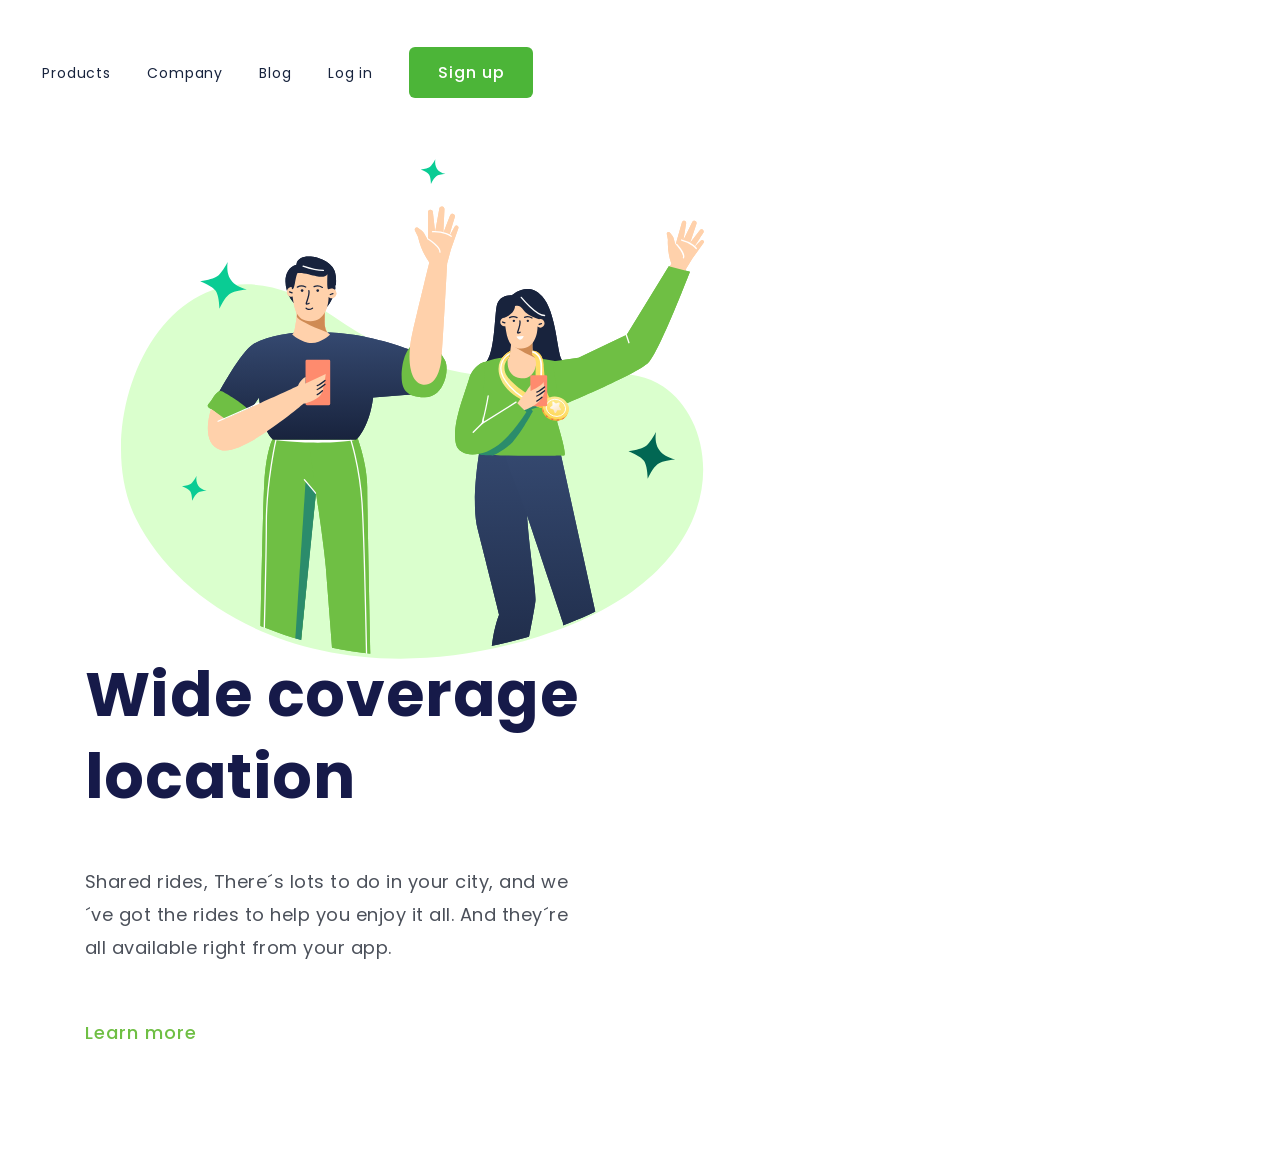
==== PROJETO_WIDE_COVERAGE/index.html @ 8c383053 "Primeiro Commit - REV00" ====
<!DOCTYPE html>
<html lang="pt-br">

<head>
    <meta charset="UTF-8">
    <meta name="viewport" content="width=device-width, initial-scale=1.0">
    <link rel="stylesheet" href="styles.css">
    <link rel="preconnect" href="https://fonts.googleapis.com">
    <link rel="preconnect" href="https://fonts.gstatic.com" crossorigin>
    <link
        href="https://fonts.googleapis.com/css2?family=Poppins:ital,wght@0,100;0,200;0,300;0,400;0,500;0,600;0,700;0,800;0,900;1,100;1,200;1,300;1,400;1,500;1,600;1,700;1,800;1,900&display=swap"
        rel="stylesheet">
    <title>PROJETO WIDE COVERAGE LOCATION</title>
</head>

<body>
    <header>
        <a class="link-header">Products</a>
        <a class="link-header">Company</a>
        <a class="link-header">Blog</a>
        <a class="link-header">Log in</a>
        <button class="button-reader">Sign up</button>
    </header>

    <main>
        <img class="logo-congratulations" src="./img/congratulation.svg" alt="Congratulations">

        <section>
            <h1>Wide coverage location</h1>
            <p>Shared rides, There´s lots to do in your city, and we´ve got the rides to help you enjoy it all. And
                they´re all available right from your app.</p>
            <a href="learn-more.html" target="_blank" class="link-learn-more">Learn more</a>
        </section>
    </main>
</body>

</html>
---- PROJETO_WIDE_COVERAGE/styles.css ----
* {
    font-family: "Poppins", sans-serif;
    margin: 0;
    padding: 0;
    box-sizing: border-box;
}

header {
    margin: 47px 0 0 42px;
}

.link-header {
    font-weight: 400;
    font-size: 14px;
    line-height: 21px;
    text-align: center;
    letter-spacing: 0.88px;
    margin-right: 32px;
    color: #17233D;
    cursor: pointer;
}

.button-reader {
    background: #4CB538;
    border: 1px solid #4CB538;
    border-radius: 6px;
    width: 124px;
    height: 51px;
    border: none;
    font-weight: 500;
    font-size: 16px;
    line-height: 24px;
    color: #FFFFFF;
    letter-spacing: 1px;
    cursor: pointer;
}

.logo-congratulations {
    width: 595.18px;
    height: 500px;
    margin-left: 121px;
    margin-top: 163px;
    display: inline-block;
    position: relative;
    bottom: 102px;
}

.link-learn-more {
    font-weight: 500;
    font-size: 18px;
    line-height: 27px;
    letter-spacing: 1px;
    color: #6FBF44;
    cursor: pointer;
}

section {
    display: inline-block;
    margin-left: 84.82px;
    position: relative;
    bottom: 114px;
}

h1 {
    font-weight: 700;
    font-size: 62px;
    line-height: 82px;
    letter-spacing: 0.6px;
    color: #161A49;
    width: 582px;
    height: 164px;
}

p {
    font-weight: 400;
    font-size: 18px;
    line-height: 33px;
    letter-spacing: 0.5px;
    color: #4b505a;
    width: 493px;
    height: 99px;
    margin-top: 47px;
    margin-bottom: 55px;
}

a {
    text-decoration: none;
}

/* ==========================================
   AJUSTES PARA TELEMÓVEL / CELULAR (RESPONSIVO)
   ========================================== */

@media screen and (max-width: 768px) {

     /* Zera a margem que está a puxar o header para o lado e aplica os espaçamentos corretos */
    header {
        display: flex;
        justify-content: flex-end;
        align-items: center;
        width: 100%;
        max-width: 100vw;
        margin: 0 !important;
        /* Zera aquela margem de 42px à esquerda e 47px em cima */
        padding-top: 17px;
        padding-right: 15px;
        padding-bottom: 76px;
    }

    header a,
    .link-header {
        display: none !important;
        width: 0 !important;
        height: 0 !important;
        margin: 0 !important;
        padding: 0 !important;
        visibility: hidden !important;
        position: absolute !important;
    }

    /* Transforma o main em uma coluna flexível */
    main {
        display: flex;
        flex-direction: column;
        align-items: center;
        width: 100%;
    }

    /* Deixa a section (texto) normal, no topo */
    section {
        order: 1;
        position: static !important;
        margin: 0 auto !important;
        /* Zera as margens laterais automáticas e centraliza */
        padding: 0 43px !important;
        /* Adiciona um respiro nas bordas laterais do ecrã */
        width: 100% !important;
        max-width: 100% !important;
        text-align: center !important;
        /* Centraliza o título, parágrafo e o link */
    }

    /* Joga a imagem para baixo da section de forma limpa */
    .logo-congratulations {
        order: 2;
        position: static !important;
        margin-top: 30px !important;
        margin-bottom: 0 !important;
        max-width: 100%;
        height: auto;
    }     

    .button-reader {
        margin: 0 !important;
    }

    section h1 {
        font-weight: 700;
        font-size: 30px;
        line-height: 30px;
        letter-spacing: 0.6px;
        color: #161A49;
        text-align: center !important;
        max-width: 100%;
        height: auto;
        margin-bottom: 29px;
    }

    section p {
        font-weight: 400;
        font-size: 18px;
        line-height: 33px;
        letter-spacing: 0.5px;
        color: #4b505a;
        text-align: center;
        max-width: 100%;
        height: auto;
        margin: 0 0 26px 0 !important;    
    }

    main img{
        margin: 29px 0 0 0 !important;
    }

}
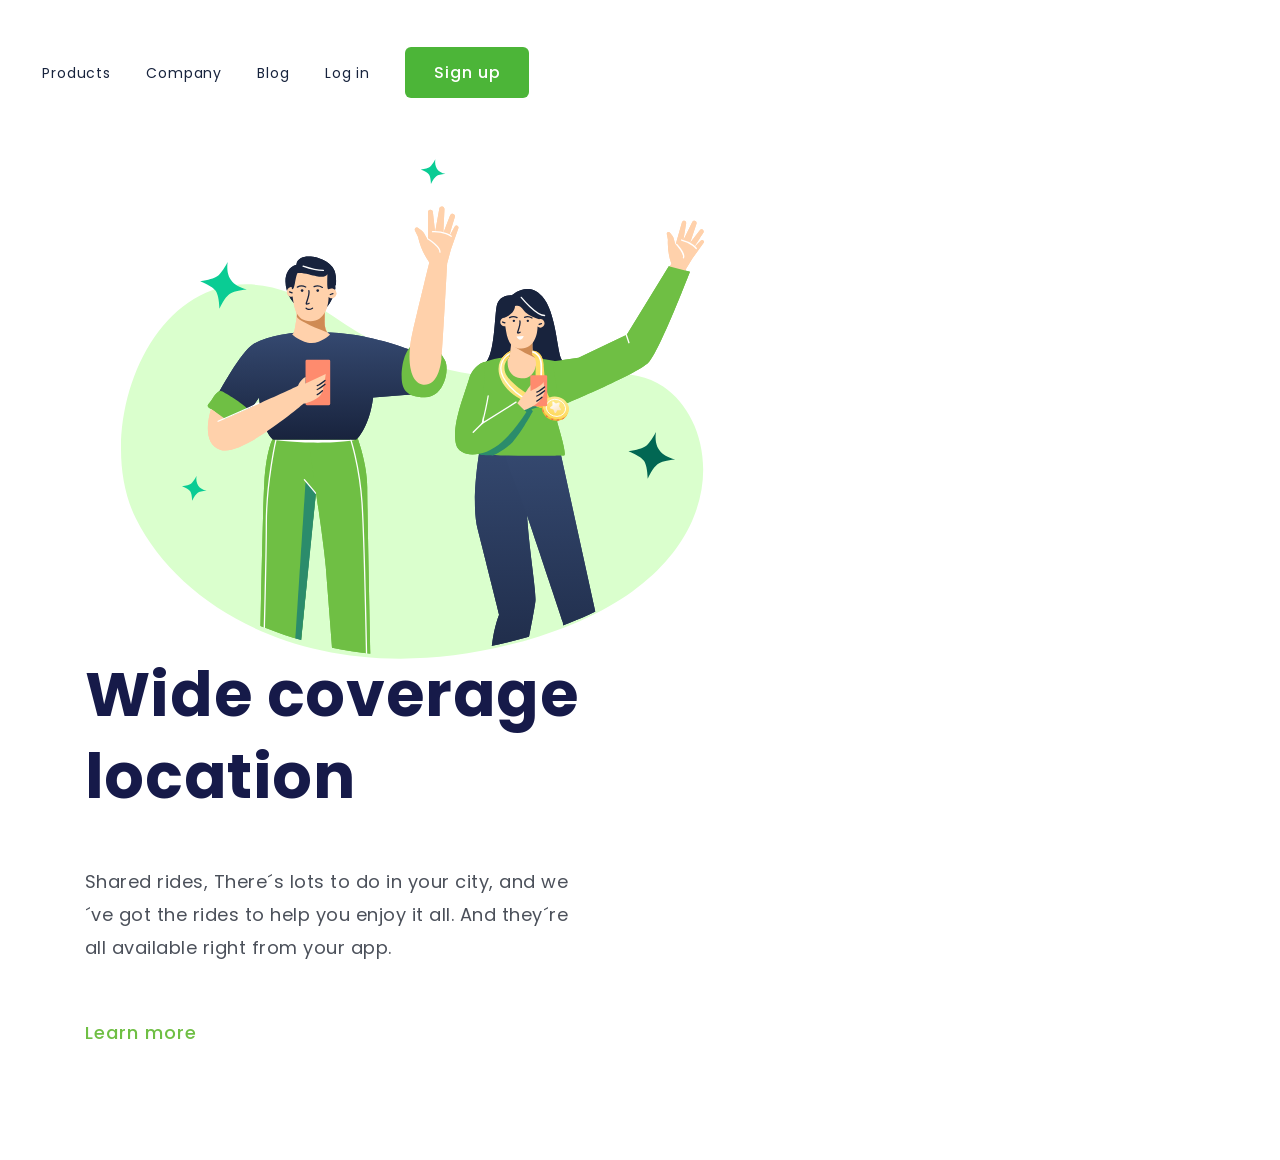
==== commit 1fb84f15: "alteracao na margin-right e no titulo do html" ====
--- a/PROJETO_WIDE_COVERAGE/index.html
+++ b/PROJETO_WIDE_COVERAGE/index.html
@@ -34,4 +34,4 @@
     </main>
 </body>
 
-</html>+</html>
--- a/PROJETO_WIDE_COVERAGE/styles.css
+++ b/PROJETO_WIDE_COVERAGE/styles.css
@@ -15,14 +15,14 @@
     line-height: 21px;
     text-align: center;
     letter-spacing: 0.88px;
-    margin-right: 32px;
+    margin-right: 31px;
     color: #17233D;
     cursor: pointer;
 }
 
 .button-reader {
     background: #4CB538;
-    border: 1px solid #4CB538;
+    border: 2px solid #4CB538;
     border-radius: 6px;
     width: 124px;
     height: 51px;
